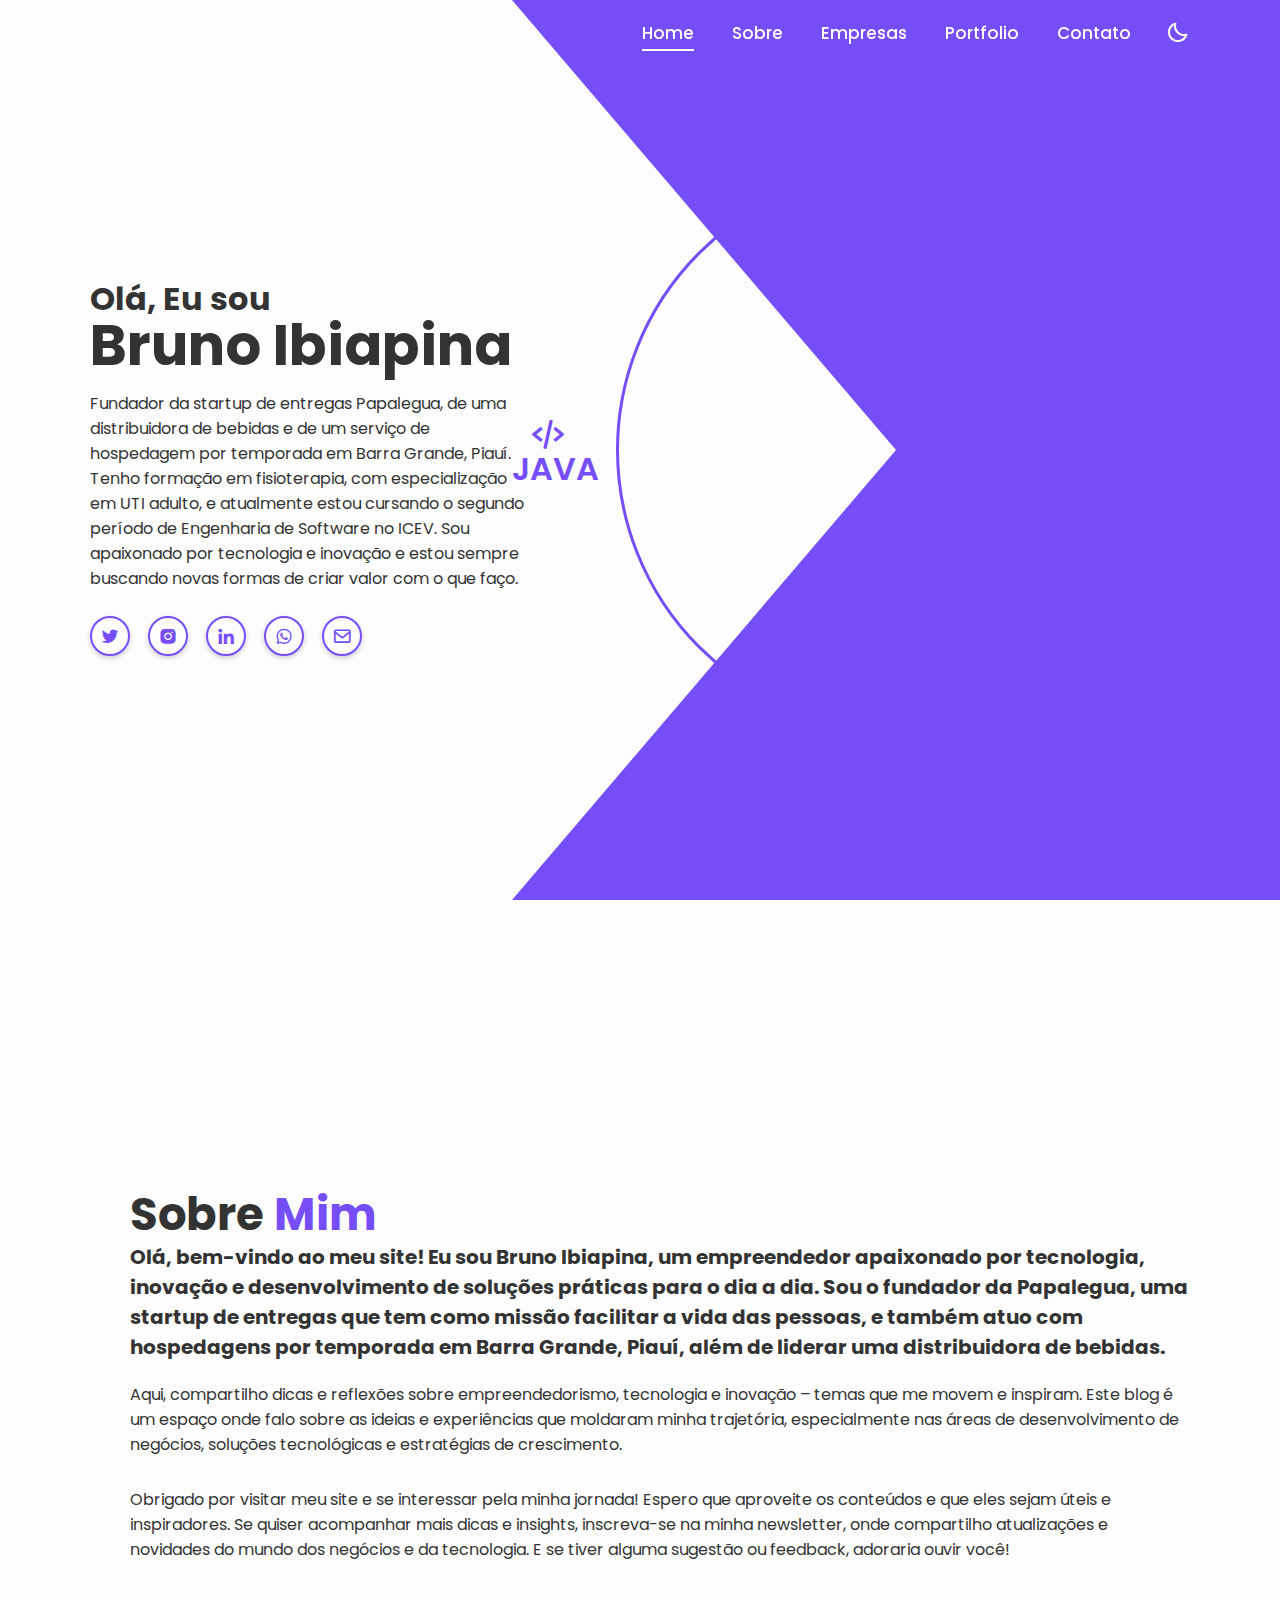
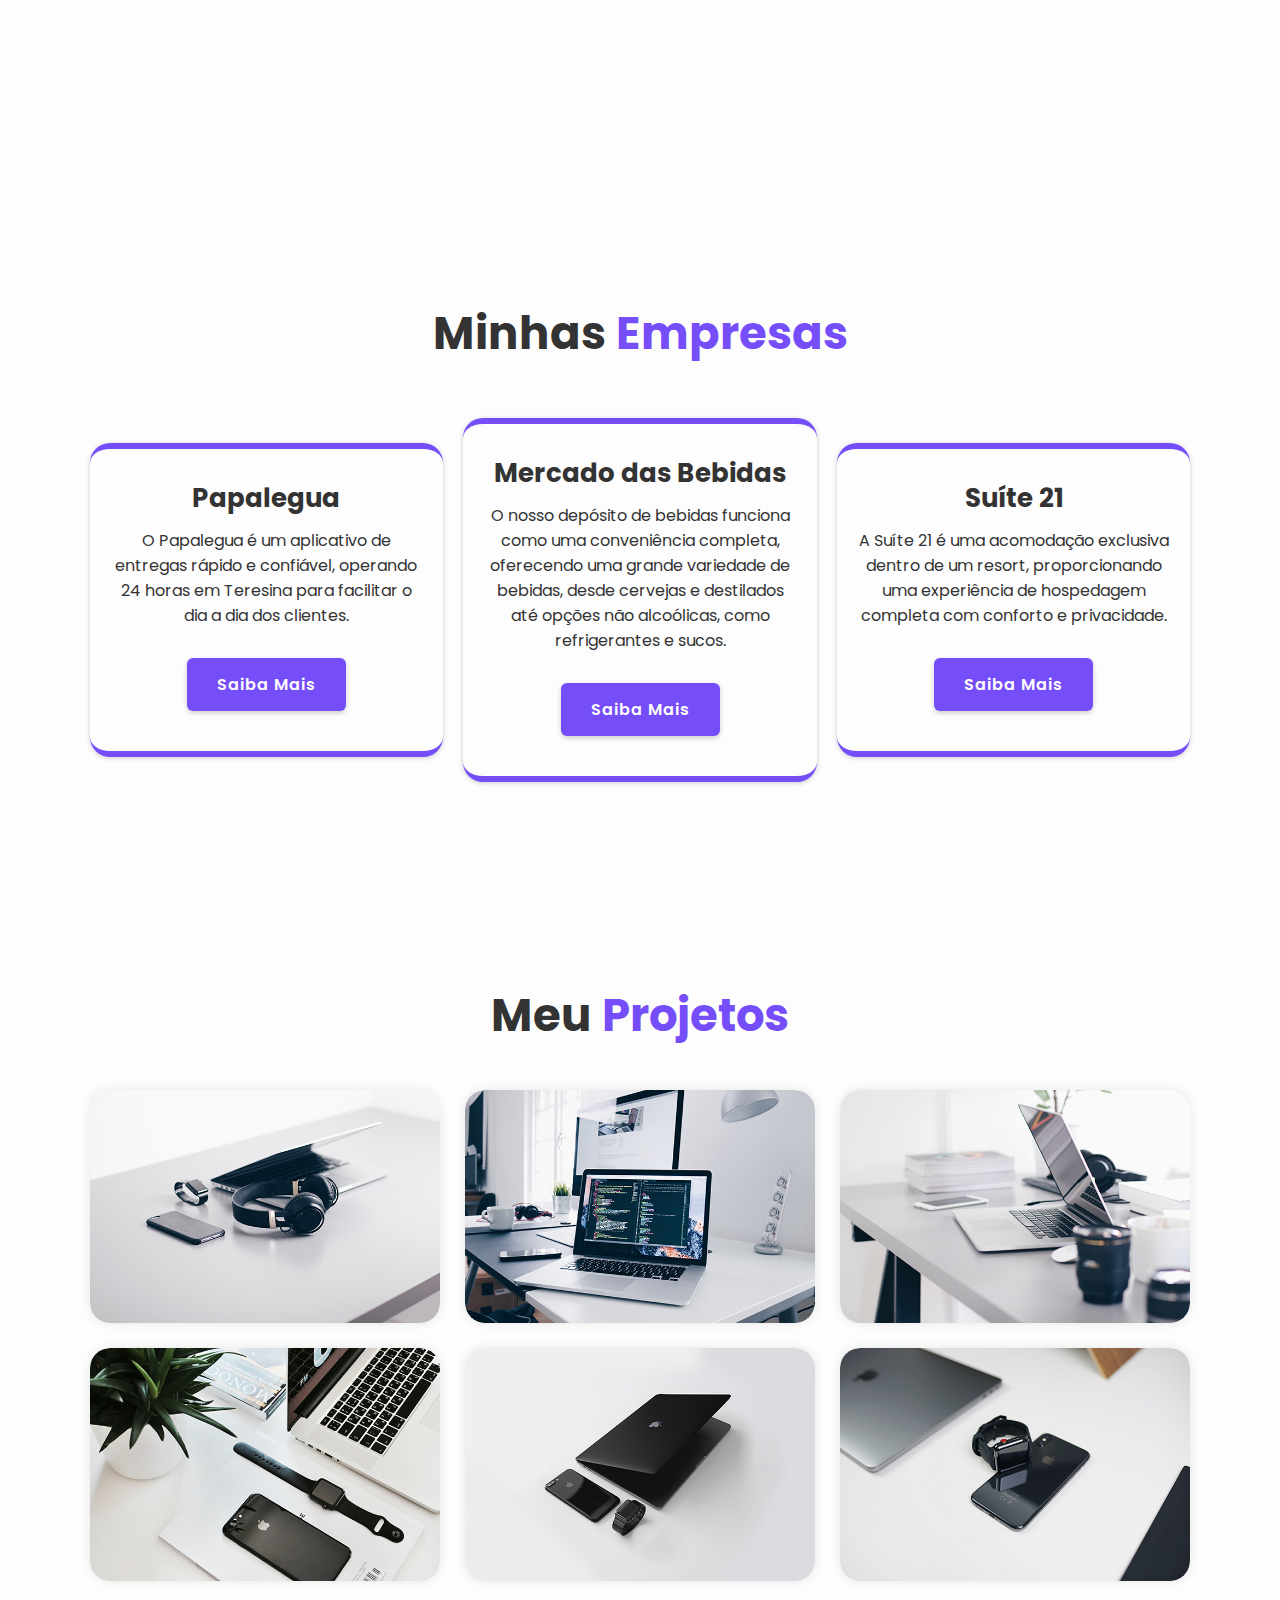
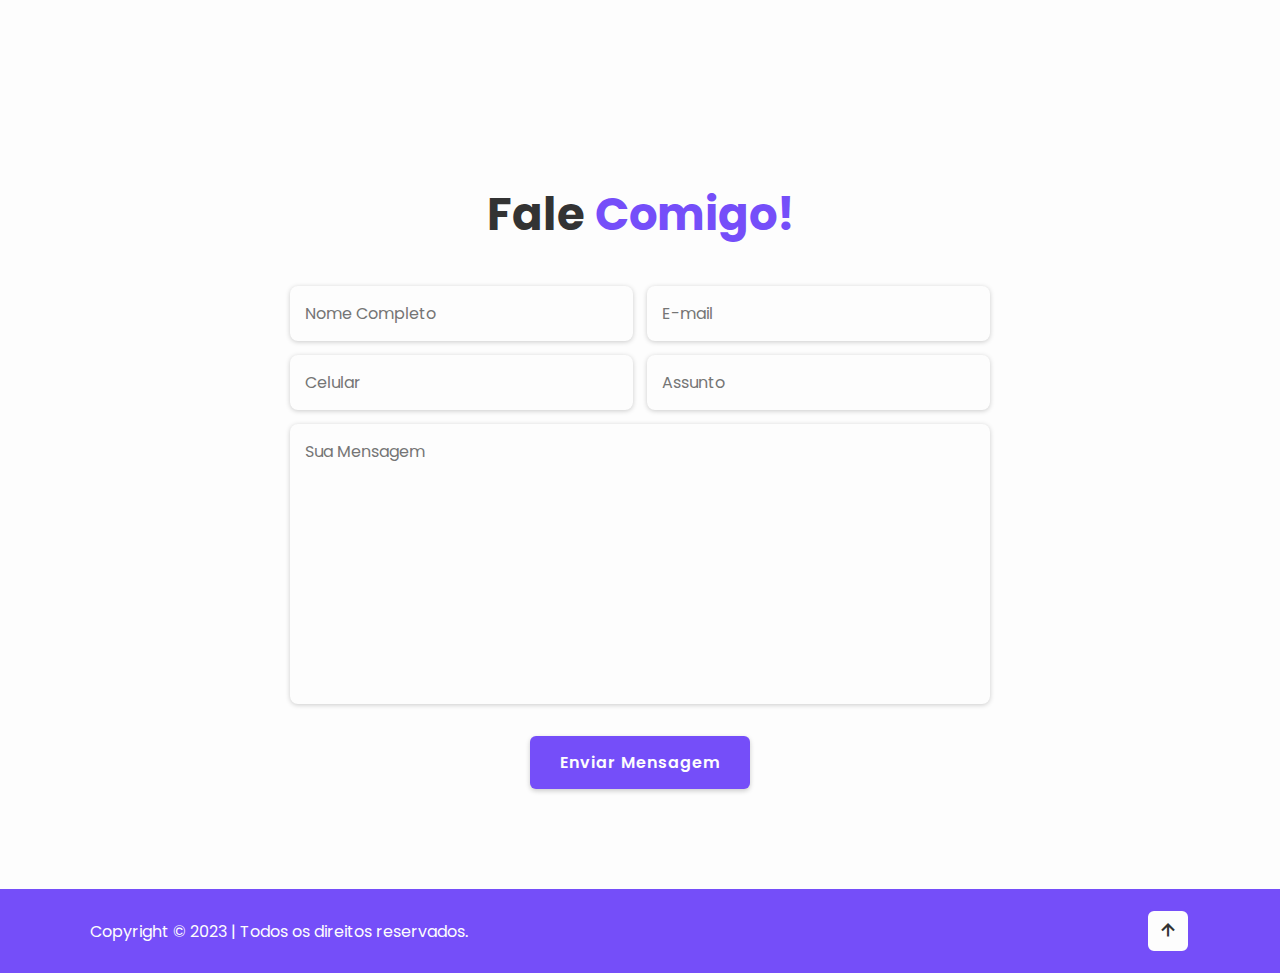
==== index.html @ d15e021b "correcao" ====
<!DOCTYPE html>
<html lang="en">

<head>
    <meta charset="UTF-8">
    <meta http-equiv="X-UA-Compatible" content="IE=edge">
    <meta name="viewport" content="width=device-width, initial-scale=1.0">
    <title>Cool Responsive Portfolio Website Design</title>

    <!-- swiper css -->
    <link rel="stylesheet" href="https://cdn.jsdelivr.net/npm/swiper@9/swiper-bundle.min.css" />

    <!-- box icons -->
    <link href='https://unpkg.com/boxicons@2.1.4/css/boxicons.min.css' rel='stylesheet'>

    <!-- custom css -->
    <link rel="stylesheet" href="css/style.css">
</head>

<body>

    <!-- header design -->
    <header class="header">
        <a href="#" class="logo"></a>

        <nav class="navbar">
            <a href="#home" class="active">Home</a>
            <a href="#about">Sobre</a>
            <a href="#services">Empresas</a>
            <a href="#portfolio">Portfolio</a>
            <a href="#contact">Contato</a>
        </nav>

        <div class="bx bx-moon" id="darkMode-icon"></div>

        <div class="bx bx-menu" id="menu-icon"></div>
    </header>

    <!-- home section design -->
    <section class="home" id="home">
        <div class="home-content">
            <h3>Olá, Eu sou</h3>
            <h1>Bruno Ibiapina</h1>
            <p>
                Fundador da startup de entregas Papalegua, de uma distribuidora de bebidas e de um serviço de hospedagem por temporada em Barra Grande, Piauí.
                Tenho formação em fisioterapia, com especialização em UTI adulto, e atualmente estou cursando o segundo período de Engenharia de Software no ICEV. 
                Sou apaixonado por tecnologia e inovação e estou sempre buscando novas formas de criar valor com o que faço.
            </p>

            <div class="social-media">
                <a href="#"><i class='bx bxl-twitter'></i></a>
                <a href="https://www.instagram.com/brunoibiapina/"><i class='bx bxl-instagram-alt'></i></a>
                <a href="https://www.linkedin.com/in/bruno-ibiapina-b55aa2116/"><i class='bx bxl-linkedin'></i></a>
                <a href="https://wa.me/86999224515" target="_blank"><i class='bx bxl-whatsapp'></i></a>
                <a href="mailto:brunoibiapina@me.com"><i class='bx bx-envelope'></i></a>
            </div>

        </div>

        <div class="profession-container">
            <div class="profession-box">

                <div class="profession" style="--i:0;">
                    <i class='bx bx-code-alt'></i>
                    <h3>JAVA</h3>
                </div>
                <div class="profession" style="--i:1;">
                    <i class='bx bx-camera'></i>
                    <h3>HTML</h3>
                </div>
                <div class="profession" style="--i:2;">
                    <i class='bx bx-video-recording'></i>
                    <h3>Empresas</h3>
                </div>
                <div class="profession" style="--i:3;">
                    <i class='bx bx-video-recording'></i>
                    <h3>Cursos</h3>
                </div>

                <div class="circle"></div>
            </div>

            <div class="overlay"></div>
        </div>

        <div class="home-img">
            <img src="images/BrunoIbiapina.png" alt="">
        </div>
    </section>

    <!-- about section design -->
    <section class="about" id="about">
        <div class="about-img">
            <img src="images/BrunoIbiapina3.png" alt="">
        </div>

        <div class="about-content">
            <h2 class="heading">Sobre <span>Mim</span></h2>
            <h3>
                Olá, bem-vindo ao meu site! Eu sou Bruno Ibiapina, um empreendedor apaixonado por tecnologia, inovação e desenvolvimento de soluções práticas para o dia a dia. 
                Sou o fundador da Papalegua, uma startup de entregas que tem como missão facilitar a vida das pessoas,
                 e também atuo com hospedagens por temporada em Barra Grande, Piauí, além de liderar uma distribuidora de bebidas.
            </h3>
            <p>
                Aqui, compartilho dicas e reflexões sobre empreendedorismo, tecnologia e inovação – temas que me movem e inspiram. 
                Este blog é um espaço onde falo sobre as ideias e experiências que moldaram minha trajetória, especialmente nas áreas de desenvolvimento de negócios, soluções tecnológicas e estratégias de crescimento.
            </p>
            <p>
                Obrigado por visitar meu site e se interessar pela minha jornada! Espero que aproveite os conteúdos e que eles sejam úteis e inspiradores.
                 Se quiser acompanhar mais dicas e insights, inscreva-se na minha newsletter, onde compartilho atualizações e novidades do mundo dos negócios e da tecnologia. E se tiver alguma sugestão ou feedback, adoraria ouvir você!
            </p>
            <!-- <a href="#" class="btn">Read More</a >--> <!-- Ícone para saber mais -->
        </div>
    </section>

    <!-- services section design -->
    <section class="services" id="services">
        <h2 class="heading">Minhas <span>Empresas</span></h2>

        <div class="services-container">
            <div class="services-box">
               <!-- <i class='bx bx-code-alt'></i>-->
                <h3>Papalegua</h3>
                <p>O Papalegua é um aplicativo de entregas rápido e confiável, operando 24 horas em Teresina para facilitar o dia a dia dos clientes.</p>
                <a href="papalegua.html" class="btn">Saiba Mais</a>
            </div>
            <div class="services-box">
                <!--<i class='bx bxs-paint'></i>-->
                <h3>Mercado das Bebidas</h3>
                <p>O nosso depósito de bebidas funciona como uma conveniência completa, oferecendo uma grande variedade de bebidas, 
                    desde cervejas e destilados até opções não alcoólicas, como refrigerantes e sucos.</p>
                <a href="Mercadodasbebidas.html" class="btn">Saiba Mais</a>
            </div>
            <div class="services-box">
               <!-- <i class='bx bx-bar-chart-alt'></i>-->
                <h3>Suíte 21</h3>
                <p>A Suíte 21 é uma acomodação exclusiva dentro de um resort, proporcionando uma experiência de hospedagem completa com conforto e privacidade.</p>
                <a href="suite21.html" class="btn">Saiba Mais</a>
            </div>
        </div>
    </section>

    <!-- portfolio section design -->
    <section class="portfolio" id="portfolio">
        <h2 class="heading">Meu <span>Projetos</span></h2>

        <div class="portfolio-container">
            <div class="portfolio-box">
                <img src="images/portfolio1.jpg" alt="">

                <div class="portfolio-layer">
                    <h4>JAVA</h4>
                    <p>Lorem ipsum dolor sit amet consectetur adipisicing elit. Similique, ipsam est.</p>
                    <a href="#"><i class='bx bx-link-external'></i></a>
                </div>
            </div>
            <div class="portfolio-box">
                <img src="images/portfolio2.jpg" alt="">

                <div class="portfolio-layer">
                    <h4>HTML</h4>
                    <p>Lorem ipsum dolor sit amet consectetur adipisicing elit. Similique, ipsam est.</p>
                    <a href="#"><i class='bx bx-link-external'></i></a>
                </div>
            </div>
            <div class="portfolio-box">
                <img src="images/portfolio3.jpg" alt="">

                <div class="portfolio-layer">
                    <h4>CSS</h4>
                    <p>Lorem ipsum dolor sit amet consectetur adipisicing elit. Similique, ipsam est.</p>
                    <a href="#"><i class='bx bx-link-external'></i></a>
                </div>
            </div>
            <div class="portfolio-box">
                <img src="images/portfolio4.jpg" alt="">

                <div class="portfolio-layer">
                    <h4>FACULDADE</h4>
                    <p>Lorem ipsum dolor sit amet consectetur adipisicing elit. Similique, ipsam est.</p>
                    <a href="#"><i class='bx bx-link-external'></i></a>
                </div>
            </div>
            <div class="portfolio-box">
                <img src="images/portfolio5.jpg" alt="">

                <div class="portfolio-layer">
                    <h4>OUTROS</h4>
                    <p>Lorem ipsum dolor sit amet consectetur adipisicing elit. Similique, ipsam est.</p>
                    <a href="#"><i class='bx bx-link-external'></i></a>
                </div>
            </div>
            <div class="portfolio-box">
                <img src="images/portfolio6.jpg" alt="">

                <div class="portfolio-layer">
                    <h4>OUTROS</h4>
                    <p>Lorem ipsum dolor sit amet consectetur adipisicing elit. Similique, ipsam est.</p>
                    <a href="#"><i class='bx bx-link-external'></i></a>
                </div>
            </div>
        </div>
    </section>

<!-- contact section design -->
<section class="contact" id="contact">
    <h2 class="heading">Fale <span>Comigo!</span></h2>

    <form action="https://formspree.io/f/your_correct_form_hash" method="POST">
        <div class="input-box">
            <input type="text" name="name" placeholder="Nome Completo" required>
            <input type="email" name="email" placeholder="E-mail" required>
        </div>
        <div class="input-box">
            <input type="tel" name="phone" placeholder="Celular">
            <input type="text" name="subject" placeholder="Assunto">
        </div>
        <textarea name="message" cols="30" rows="10" placeholder="Sua Mensagem" required></textarea>
        <input type="submit" value="Enviar Mensagem" class="btn">
    </form>
</section>

    <!-- footer design -->
    <footer class="footer">
        <div class="footer-text">
            <p>Copyright &copy; 2023 | Todos os direitos reservados.</p>
        </div>

        <div class="footer-iconTop">
            <a href="#home"><i class='bx bx-up-arrow-alt'></i></a>
        </div>
    </footer>


    <!-- scroll reveal -->
    <script src="https://unpkg.com/scrollreveal"></script>

    <!-- swiper js -->
    <script src="https://cdn.jsdelivr.net/npm/swiper@9/swiper-bundle.min.js"></script>

    <!-- custom js -->
    <script src="js/script.js"></script>
</body>

</html>
---- css/style.css ----
@import url('https://fonts.googleapis.com/css2?family=Poppins:wght@300;400;500;600;700;800;900&display=swap');

* {
    margin: 0;
    padding: 0;
    box-sizing: border-box;
    text-decoration: none;
    border: none;
    outline: none;
    scroll-behavior: smooth;
    font-family: 'Poppins', sans-serif;
}

:root {
    --bg-color: #fdfdfd;
    --text-color: #333;
    --main-color: #754ef9;
    --white-color: #fdfdfd;
    --shadow-color: rgba(0, 0, 0, .2);
}

*::selection {
    background: var(--main-color);
    color: var(--bg-color);
}

.dark-mode {
    --bg-color: #0b061f;
    --text-color: #fdfdfd;
    --shadow-color: rgba(0, 0, 0, .7);
}

html {
    font-size: 62.5%;
    overflow-x: hidden;
}

body {
    background: var(--bg-color);
    color: var(--text-color);
}

.header {
    position: fixed;
    top: 0;
    left: 0;
    width: 100%;
    padding: 2rem 7%;
    background: transparent;
    display: flex;
    align-items: center;
    z-index: 100;
    transition: .5s;
}

.header.sticky {
    background: var(--bg-color);
    box-shadow: 0 .1rem 1rem var(--shadow-color);
}

.logo {
    font-size: 2.5rem;
    color: var(--main-color);
    font-weight: 600;
    margin-right: auto;
}

.navbar a {
    position: relative;
    font-size: 1.7rem;
    color: var(--white-color);
    font-weight: 500;
    margin-right: 3.5rem;
}

.header.sticky .navbar a {
    color: var(--text-color);
}

.header.sticky .navbar a.active {
    color: var(--main-color);
}

.navbar a.active::before {
    content: '';
    position: absolute;
    left: 0;
    bottom: -6px;
    width: 100%;
    height: .2rem;
    background: var(--white-color);
}

.header.sticky .navbar a::before {
    background: var(--main-color);
    opacity: .7;
}

#darkMode-icon {
    font-size: 2.4rem;
    color: var(--white-color);
    cursor: pointer;
}

.header.sticky #darkMode-icon {
    color: var(--text-color);
    opacity: .9;
}

#menu-icon {
    font-size: 3.6rem;
    color: var(--text-color);
    display: none;
}

section {
    min-height: 100vh;
    padding: 10rem 7% 2rem;
}

.home {
    display: flex;
    align-items: center;
}

.home .home-content {
    max-width: 44rem;
}

.home-content h3 {
    font-size: 3.2rem;
    font-weight: 700;
    line-height: .3;
}

.home-content h1 {
    font-size: 5.6rem;
    font-weight: 700;
    margin-bottom: .3rem;
}

.home-content p {
    font-size: 1.6rem;
}

.home-content .social-media a {
    display: inline-flex;
    justify-content: center;
    align-items: center;
    width: 4rem;
    height: 4rem;
    background: transparent;
    border: .2rem solid var(--main-color);
    border-radius: 50%;
    box-shadow: 0 .2rem .5rem var(--shadow-color);
    font-size: 2rem;
    color: var(--main-color);
    margin: 2.5rem 1.5rem 3rem 0;
    transition: .5s ease;
}

.home-content .social-media a:hover {
    background: var(--main-color);
    color: var(--white-color);
}

.btn {
    display: inline-block;
    padding: 1.2rem 2.8rem;
    background: var(--main-color);
    border-radius: .6rem;
    box-shadow: 0 .2rem .5rem var(--shadow-color);
    font-size: 1.6rem;
    color: var(--white-color);
    letter-spacing: .1rem;
    font-weight: 600;
    border: .2rem solid transparent;
    transition: .5s ease;
}

.btn:hover {
    background: transparent;
    color: var(--main-color);
    border-color: var(--main-color);
}

.home .profession-container {
    position: absolute;
    top: 50%;
    right: 0;
    transform: translateY(-50%);
    width: 100vw;
    height: 100vh;
    overflow: hidden;
    pointer-events: none;
}

.home .profession-container .profession-box {
    position: absolute;
    top: 0;
    right: 0;
    width: 768px;
    height: 100vh;
    display: flex;
    justify-content: center;
    align-items: center;
    animation: professionRotate 13s ease-out infinite;
}

@keyframes professionRotate {

    0%,
    20% {
        transform: rotate(0deg);
    }

    25%,
    45% {
        transform: rotate(-90deg);
    }

    50%,
    70% {
        transform: rotate(-180deg);
    }

    75%,
    95% {
        transform: rotate(-270deg);
    }

    100% {
        transform: rotate(-360deg);
    }
}

.home .profession-box .profession {
    position: absolute;
    left: 0;
    display: flex;
    align-items: center;
    flex-direction: column;
    color: var(--main-color);
    transform: rotate(calc(360deg / 4 * var(--i)));
    transform-origin: 384px;
    background: var(--bg-color);
    padding: 13px 0;
}

.home .profession-box .profession:nth-child(1) i {
    margin-right: 15px;
}

.home .profession-box .profession:nth-child(2),
.home .profession-box .profession:nth-child(4) {
    padding-bottom: 20px;
}

.home .profession i {
    font-size: 3.8rem;
}

.home .profession h3 {
    font-size: 3.2rem;
    line-height: 1;
    font-weight: 600;
}

.home .profession-box .circle {
    width: 560px;
    height: 560px;
    border: 3px solid var(--main-color);
    border-radius: 50%;
    z-index: -1;
}

.home .profession-container .overlay {
    position: absolute;
    top: 0;
    right: 0;
    width: 0;
    height: 0;
    border-top: 50vh solid var(--main-color);
    border-right: 384px solid var(--main-color);
    border-bottom: 50vh solid var(--main-color);
    border-left: 384px solid transparent;
}

.home-img img {
    position: absolute;
    bottom: 0;
    right: 40px;
    pointer-events: none;
    max-width: 480px;
    max-height: 100vh;
}

span {
    color: var(--main-color);
}

.about {
    display: flex;
    justify-content: center;
    align-items: center;
    gap: 4rem;
}

.about-img img {
    width: 40vw;
}

.heading {
    font-size: 4.5rem;
    text-align: center;
}

.about-content h2 {
    text-align: left;
    line-height: 1.2;
}

.about-content h3 {
    font-size: 2rem;
}

.about-content p {
    font-size: 1.6rem;
    margin: 2rem 0 3rem;
}

.services {
    min-height: auto;
    padding-bottom: 10rem;
}

.services h2 {
    margin-bottom: 5rem;
}

.services .services-container {
    display: flex;
    justify-content: center;
    align-items: center;
    flex-wrap: wrap;
    gap: 2rem;
}

.services-container .services-box {
    flex: 1 1 30rem;
    background: var(--bg-color);
    padding: 3rem 2rem 4rem;
    border-radius: 2rem;
    box-shadow: 0 .1rem .5rem var(--shadow-color);
    text-align: center;
    border-top: .6rem solid var(--main-color);
    border-bottom: .6rem solid var(--main-color);
    transition: .5s ease;
}

.services-container .services-box:hover {
    box-shadow: 0 .1rem 2rem var(--shadow-color);
    transform: scale(1.02);
}

.services-box i {
    font-size: 7rem;
    color: var(--main-color);
}

.services-box h3 {
    font-size: 2.6rem;
    transition: .5s ease;
}

.services-box:hover h3 {
    color: var(--main-color);
}

.services-box p {
    font-size: 1.6rem;
    margin: 1rem 0 3rem;
}

.portfolio {
    min-height: auto;
    padding-bottom: 10rem;
}

.portfolio h2 {
    margin-bottom: 4rem;
}

.portfolio .portfolio-container {
    display: grid;
    grid-template-columns: repeat(3, 1fr);
    align-items: center;
    gap: 2.5rem;
}

.portfolio-container .portfolio-box {
    position: relative;
    display: flex;
    border-radius: 2rem;
    box-shadow: 0 0 1rem rgba(0, 0, 0, .1);
    overflow: hidden;
}

.portfolio-box img {
    width: 100%;
    transition: .5s ease;
}

.portfolio-box:hover img {
    transform: scale(1.1);
}

.portfolio-box .portfolio-layer {
    position: absolute;
    bottom: 0;
    left: 0;
    width: 100%;
    height: 100%;
    background: linear-gradient(rgba(0, 0, 0, .1), var(--main-color));
    color: var(--white-color);
    display: flex;
    justify-content: center;
    align-items: center;
    flex-direction: column;
    text-align: center;
    padding: 0 4rem;
    opacity: 0;
    transition: .5s ease;
}

.portfolio-box:hover .portfolio-layer {
    opacity: 1;
}

.portfolio-layer h4 {
    font-size: 3rem;
}

.portfolio-layer p {
    font-size: 1.6rem;
    margin: .3rem 0 1rem;
}

.portfolio-layer a {
    display: inline-flex;
    justify-content: center;
    align-items: center;
    width: 5rem;
    height: 5rem;
    background: var(--white-color);
    border-radius: 50%;
}

.portfolio-layer a i {
    font-size: 2rem;
    color: #333;
}

.contact {
    min-height: auto;
    padding-bottom: 7rem;
}

.contact h2 {
    margin-bottom: 3rem;
}

.contact form {
    max-width: 70rem;
    margin: 1rem auto;
    text-align: center;
    margin-bottom: 3rem;
}

.contact form .input-box {
    display: flex;
    justify-content: space-between;
    flex-wrap: wrap;
}

.contact form .input-box input,
.contact form textarea {
    width: 100%;
    padding: 1.5rem;
    font-size: 1.6rem;
    color: var(--text-color);
    background: var(--bg-color);
    border-radius: .8rem;
    margin: .7rem 0;
    box-shadow: 0 .1rem .5rem var(--shadow-color);
}

.contact form .input-box input {
    width: 49%;
}

.contact form textarea {
    resize: none;
}

.contact form .btn {
    margin-top: 2rem;
    cursor: pointer;
}

.footer {
    display: flex;
    justify-content: space-between;
    align-items: center;
    flex-wrap: wrap;
    padding: 2rem 7%;
    background: var(--main-color);
}

.footer-text p {
    font-size: 1.6rem;
    color: var(--white-color);
}

.footer-iconTop a {
    display: inline-flex;
    justify-content: center;
    align-items: center;
    padding: .8rem;
    background: var(--white-color);
    border-radius: .8rem;
    border: .2rem solid var(--main-color);
    outline: .2rem solid transparent;
    transition: .5s ease;
}

.footer-iconTop a:hover {
    outline-color: var(--white-color);
}

.footer-iconTop a i {
    font-size: 2.4rem;
    color: #333;
}


/* BREAKPOINTS */
@media (max-width: 1200px) {
    html {
        font-size: 55%;
    }

    .home .profession-container .profession-box {
        right: -10%;
    }

    .home .profession-container .overlay {
        right: -6%;
    }

    .home-img img {
        right: 0;
    }
}

@media (max-width: 1100px) {
    .home .profession-container .profession-box {
        right: -15%;
    }

    .home-img img {
        max-width: 420px;
    }
}

@media (max-width: 1024px) {
    .header {
        padding: 2rem 3%;
    }

    section {
        padding: 10rem 3% 2rem;
    }

    .home .profession-container .profession-box {
        right: -20%;
    }

    .home .profession-container .overlay {
        right: -10%;
    }

    .home-img img {
        max-width: 400px;
    }
}

@media (max-width: 991px) {

    .navbar a:nth-child(1) {
        color: var(--main-color);
    }

    .navbar a.active::before {
        background: var(--main-color);
        opacity: .7;
    }

    .home .home-content {
        max-width: 50rem;
    }

    .home .profession-container .profession-box {
        right: -35%;
    }

    .home .profession-container .overlay {
        right: -30%;
    }

    .home-img img {
        display: none;
    }

    .footer {
        padding: 2rem 3%;
    }
}

@media (max-width: 896px) {
    .navbar a:nth-child(2) {
        color: var(--main-color);
    }

    .home .profession-container .profession-box {
        right: -50%;
    }

    .home .profession-container .overlay {
        right: -43%;
    }
}

@media (max-width: 879px) {
    .portfolio .portfolio-container {
        grid-template-columns: repeat(2, 1fr);
    }
}

@media (max-width: 780px) {
    .navbar a:nth-child(2) {
        color: var(--white-color);
    }
}

@media (max-width: 768px) {
    #menu-icon {
        display: block;
    }

    #darkMode-icon {
        position: absolute;
        right: 7rem;
        font-size: 2.6rem;
        color: var(--text-color);
        margin-bottom: .1rem;
    }

    .navbar {
        position: absolute;
        top: 100%;
        left: 0;
        width: 100%;
        padding: 1rem 3%;
        background: var(--bg-color);
        border-top: .1rem solid rgba(0, 0, 0, .2);
        box-shadow: 0 .5rem 1rem rgba(0, 0, 0, .1);
        display: none;
    }

    .navbar.active {
        display: block;
    }

    .navbar a {
        display: block;
        font-size: 2rem;
        margin: 3rem 0;
        color: var(--text-color);
    }

    .navbar a:nth-child(1),
    .navbar a:nth-child(2) {
        color: var(--text-color);
    }

    .navbar a.active {
        color: var(--main-color);
    }

    .navbar a::before {
        display: none;
    }

    .home {
        padding: 1 3% 23rem;
        justify-content: center;
        text-align: center;
    }

    .home-content h3 {
        font-size: 2.6rem;
    }

    .home-content h1 {
        font-size: 5rem;
    }

    .home-content .social-media a {
        margin: 2.5rem .75rem 3rem;
    }

    .home .profession-container {
        left: 0;
        width: 100%;
        height: 0%;
    }

    .home .profession-container .profession-box {
        position: fixed;
        top: 1000px; /* Ajuste este valor para descer o círculo */
        left: 0;
        width: 100%;
    }

    .home .profession-box .profession {
        padding: 0 13px;
        left: auto;
        transform-origin: 0;
    }

    .home .profession-box .profession:nth-child(0) {
        transform: rotate(-90deg) translate(-120px, -210px);
    }

    .home .profession-box .profession:nth-child(1) i {
        margin-right: 0;
    }

    .home .profession-box .profession:nth-child(2) {
        transform: rotate(0deg) translate(0, -325px);
    }

    .home .profession-box .profession:nth-child(3) {
        transform: rotate(90deg) translate(-115px, -450px);
    }


    .home .profession-box .circle {
        position: fixed;
        width: 670px;
        height: 670px;
        z-index: -1;
    }

    .home .profession-container .overlay {
        position: fixed;
        top: 200rem;  /* Ajuste este valor para descer o fundo roxo */
        left: 50%;
        right: 0;
        transform: rotate(90deg) translate(-50%, 50%) scaleY(3);
        border-width: 23.9rem;
    }

    .about {
        flex-direction: column-reverse;
        text-align: center;
    }

    .about-content h2 {
        text-align: center;
    }

    .about-img img {
        width: 70vw;
        margin-top: -2rem;
    }

    .testimonial-container .testimonial-wrapper {
        padding: 5rem 0;
    }

    .testimonial-content .testimonial-slide {
        padding: 3rem 2rem;
    }

    .testimonial-box .swiper-button-next,
    .testimonial-box .swiper-button-prev {
        display: none;
    }
}

@media (max-width: 580px) {
    .portfolio .portfolio-container {
        grid-template-columns: 1fr;
    }
}

@media (max-width: 450px) {
    html {
        font-size: 50%;
    }

    #darkMode-icon {
        right: 6rem;
    }

    .home .profession-box .profession:nth-child(1) {
        transform: rotate(-90deg) translate(-110px, -220px);
    }

    .home .profession-box .profession:nth-child(2) {
        transform: rotate(0deg) translate(5px, -325px);
    }

    .home .profession-box .profession:nth-child(3) {
        transform: rotate(90deg) translate(-105px, -440px);
    }

    .home .profession-box .profession:nth-child(4) {
        transform: rotate(180deg) translate(-210px, -325px);
    }

    .home .profession-container .overlay {
        top: 80rem;
    }

    .contact form .input-box input {
        width: 100%;
    }

    .footer {
        flex-direction: column-reverse;
    }

    .footer p {
        text-align: center;
        margin-top: 2rem;
    }
}

@media (max-width: 365px) {
    .about-img img {
        width: 90vw;
    }
}

@media (max-width: 315px) {
    .home-content h1 {
        font-size: 4.5rem;
    }
}
img {
    border-radius: 20px;
}
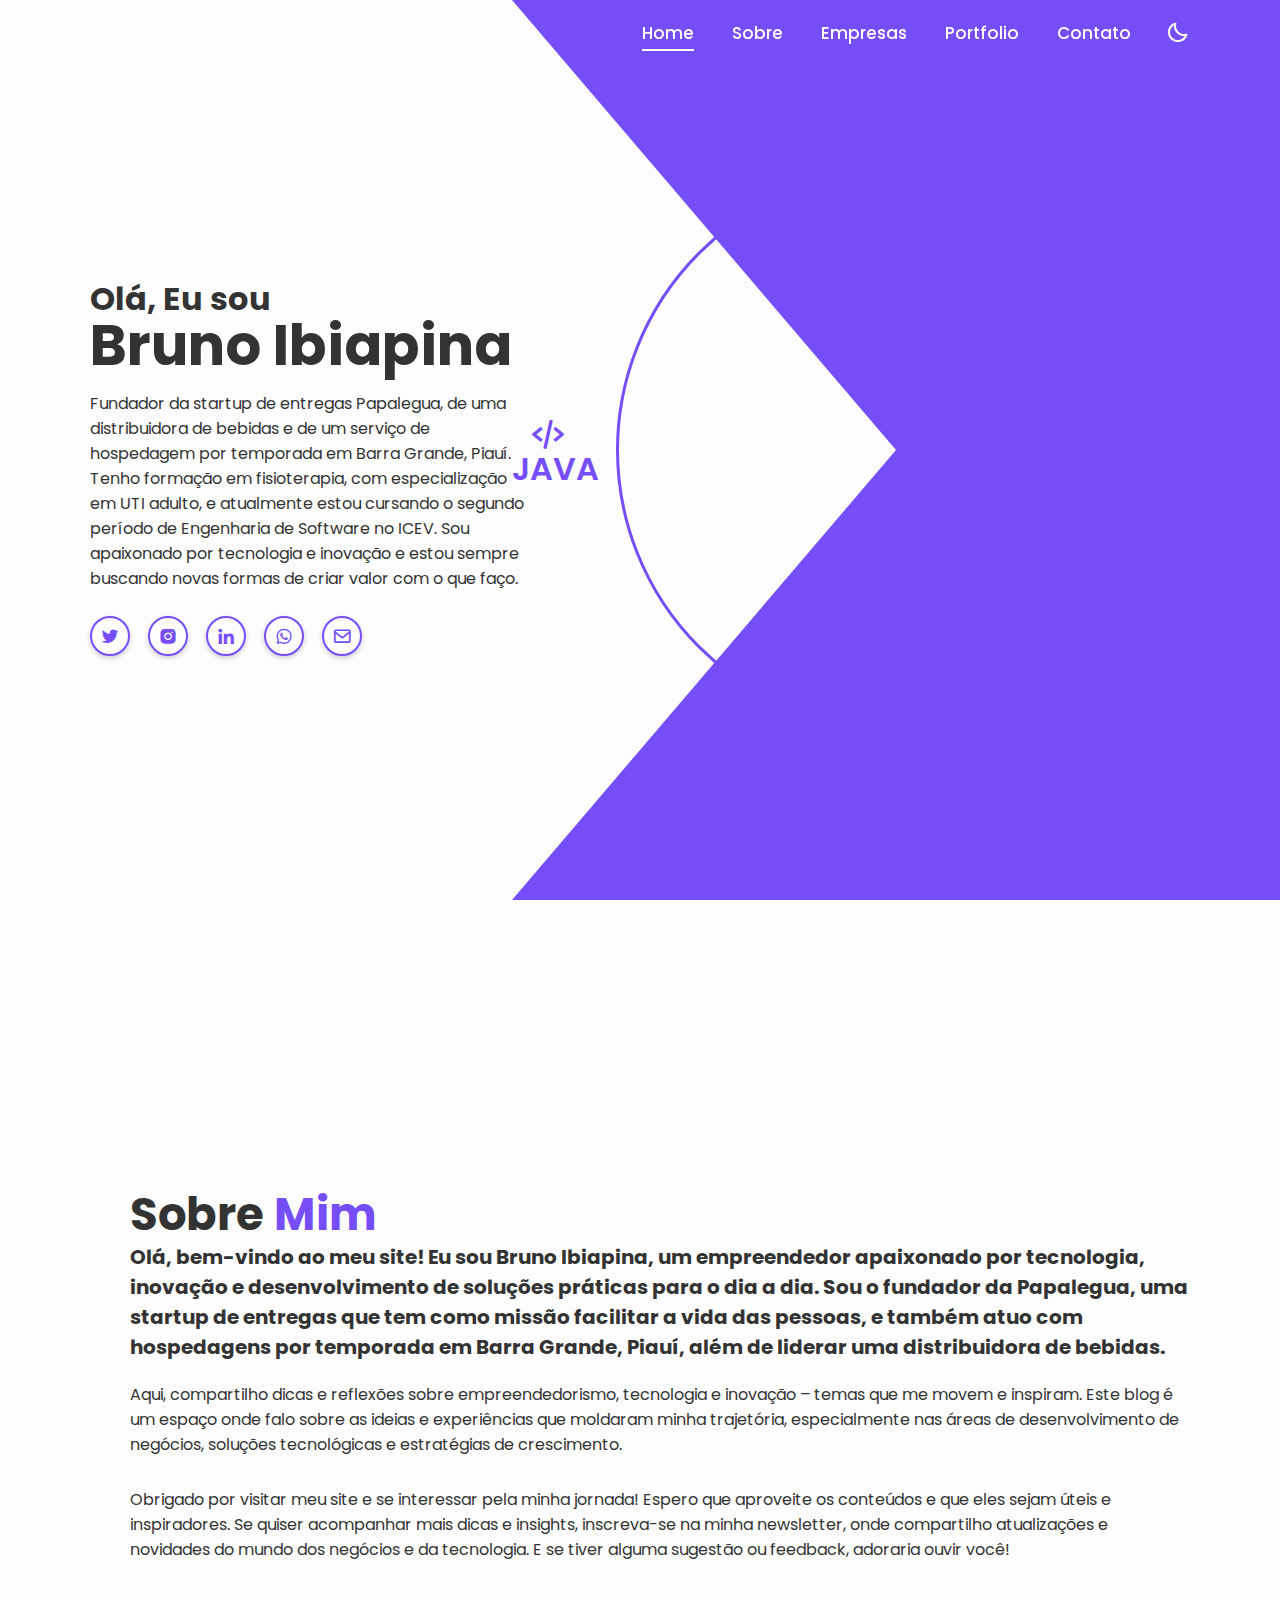
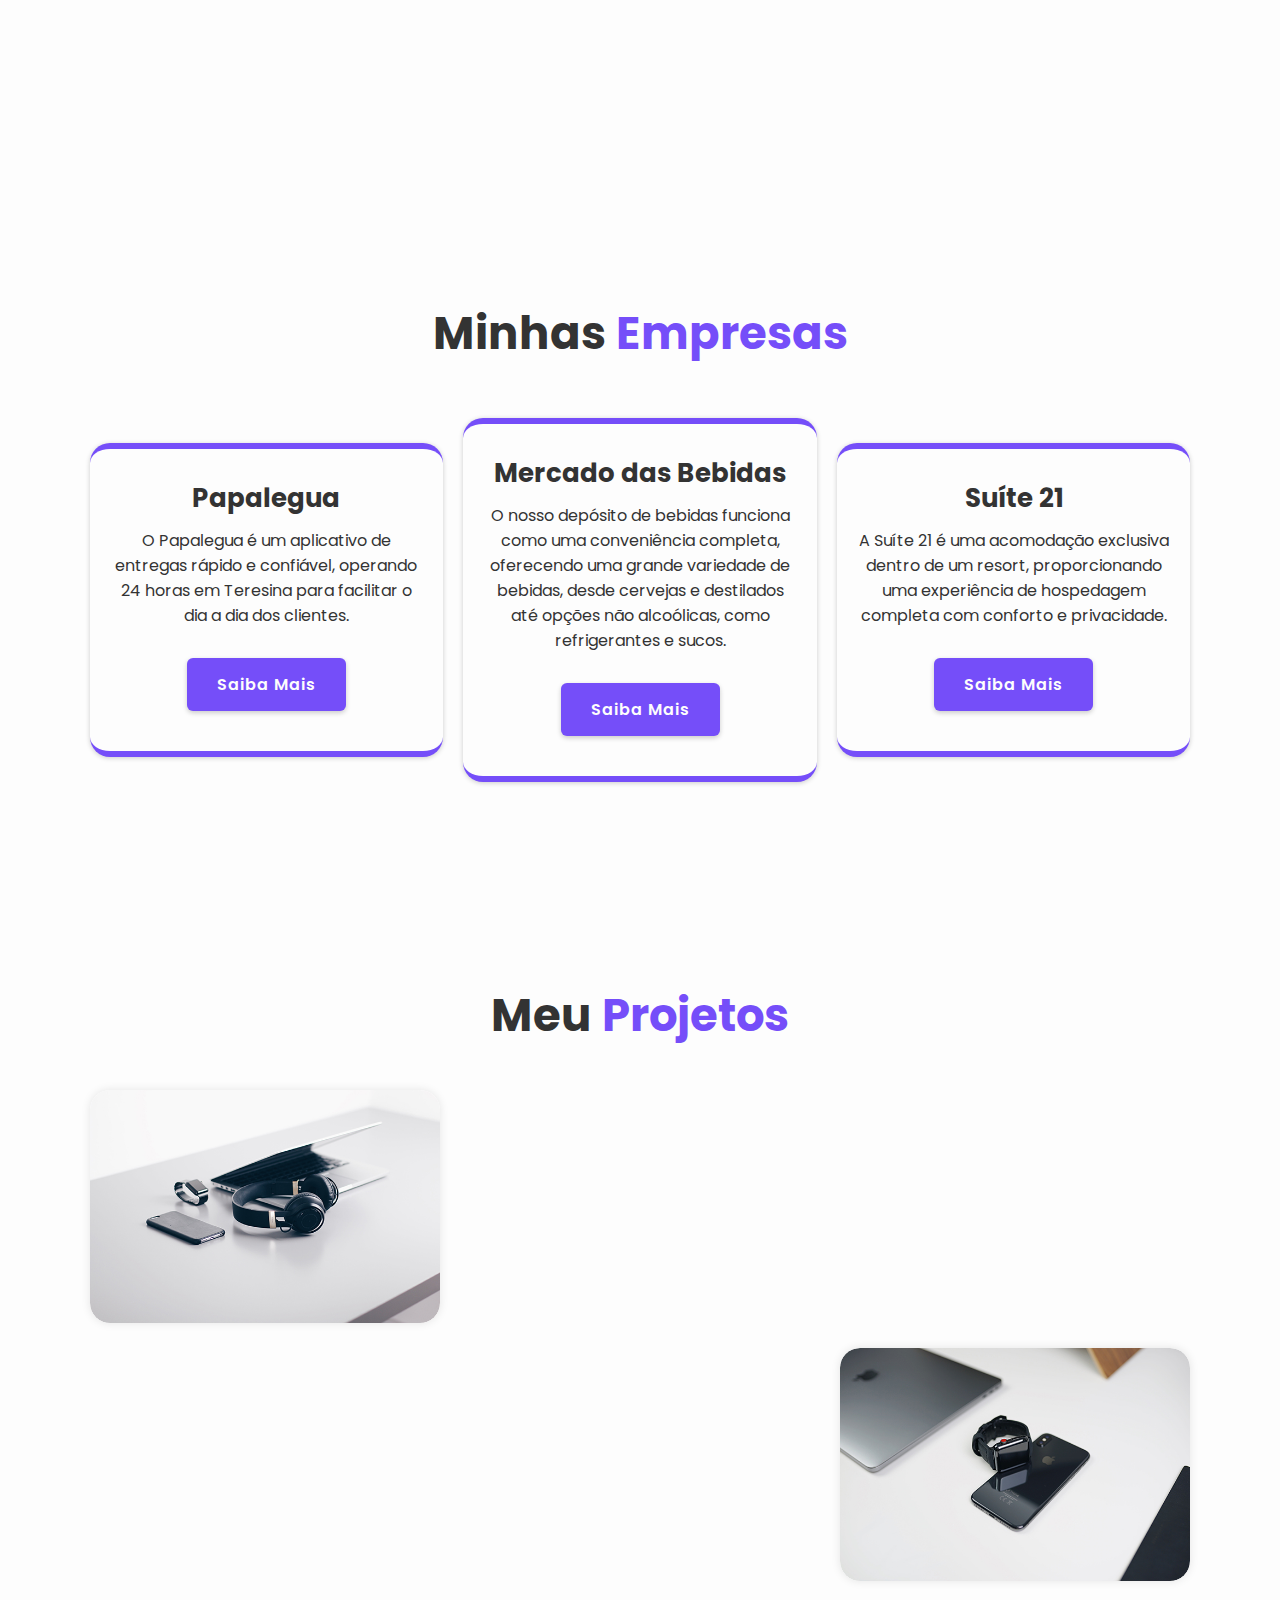
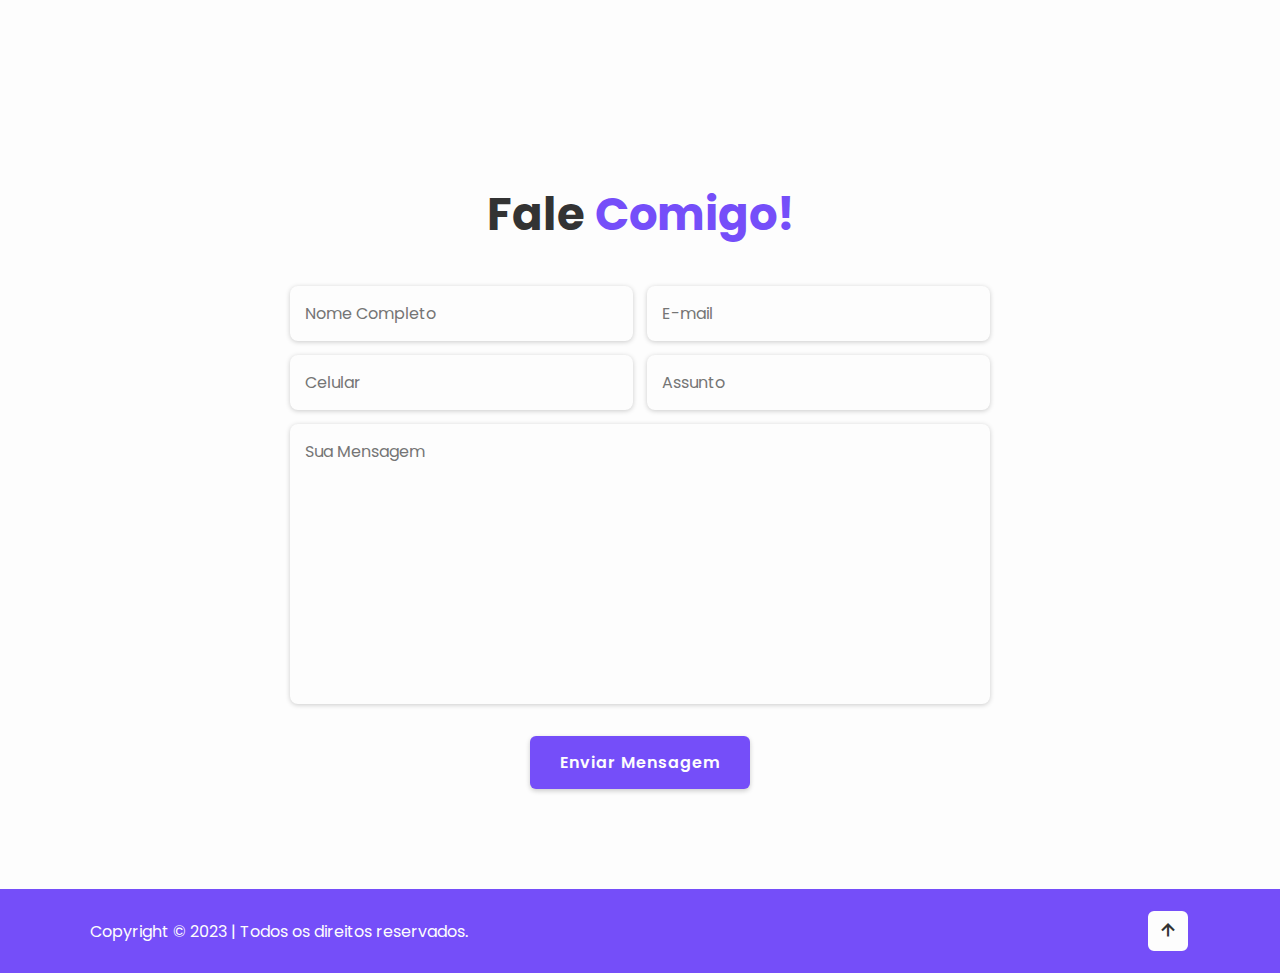
==== commit ffc39509: "entrada imagens" ====
--- a/index.html
+++ b/index.html
@@ -39,6 +39,9 @@
     <!-- home section design -->
     <section class="home" id="home">
         <div class="home-content">
+        <!-- Ticker de notícias para dispositivos móveis, posicionado acima do título -->
+        <div class="news-ticker">
+        </div>
             <h3>Olá, Eu sou</h3>
             <h1>Bruno Ibiapina</h1>
             <p>
@@ -155,7 +158,7 @@
                 </div>
             </div>
             <div class="portfolio-box">
-                <img src="images/portfolio2.jpg" alt="">
+                <img src="images/java-logo-1.png" alt="">
 
                 <div class="portfolio-layer">
                     <h4>HTML</h4>
@@ -164,7 +167,7 @@
                 </div>
             </div>
             <div class="portfolio-box">
-                <img src="images/portfolio3.jpg" alt="">
+                <img src="images/Imagemhtml.png" alt="">
 
                 <div class="portfolio-layer">
                     <h4>CSS</h4>
@@ -173,7 +176,7 @@
                 </div>
             </div>
             <div class="portfolio-box">
-                <img src="images/portfolio4.jpg" alt="">
+                <img src="images/imagemcss.png" alt="">
 
                 <div class="portfolio-layer">
                     <h4>FACULDADE</h4>
@@ -182,7 +185,7 @@
                 </div>
             </div>
             <div class="portfolio-box">
-                <img src="images/portfolio5.jpg" alt="">
+                <img src="images/imagesgit.png" alt="">
 
                 <div class="portfolio-layer">
                     <h4>OUTROS</h4>
@@ -206,18 +209,29 @@
 <section class="contact" id="contact">
     <h2 class="heading">Fale <span>Comigo!</span></h2>
 
-    <form action="https://formspree.io/f/your_correct_form_hash" method="POST">
+    <form action="https://formspree.io/f/meoqeryy" method="POST">
         <div class="input-box">
+        </label>
             <input type="text" name="name" placeholder="Nome Completo" required>
+        </label>
+        </label>
             <input type="email" name="email" placeholder="E-mail" required>
+        </label>
         </div>
         <div class="input-box">
+        </label>
             <input type="tel" name="phone" placeholder="Celular">
+        </label>
+    </label>
             <input type="text" name="subject" placeholder="Assunto">
-        </div>
+        </label>
+        </div>
+    </label>
         <textarea name="message" cols="30" rows="10" placeholder="Sua Mensagem" required></textarea>
+    </label>
         <input type="submit" value="Enviar Mensagem" class="btn">
     </form>
+
 </section>
 
     <!-- footer design -->
--- a/css/style.css
+++ b/css/style.css
@@ -142,6 +142,7 @@
 .home-content p {
     font-size: 1.6rem;
 }
+
 
 .home-content .social-media a {
     display: inline-flex;
@@ -801,9 +802,18 @@
 }
 
 @media (max-width: 580px) {
+
     .portfolio .portfolio-container {
         grid-template-columns: 1fr;
-    }
+        
+    }
+    /* Ajuste do título e descrição para que sempre fiquem visíveis */
+.portfolio-box h4,
+.portfolio-box p {
+    position: static;
+    opacity: 1; /* Deixa sempre visível */
+    transform: none;
+}
 }
 
 @media (max-width: 450px) {
@@ -863,3 +873,5 @@
 img {
     border-radius: 20px;
 }
+
+
